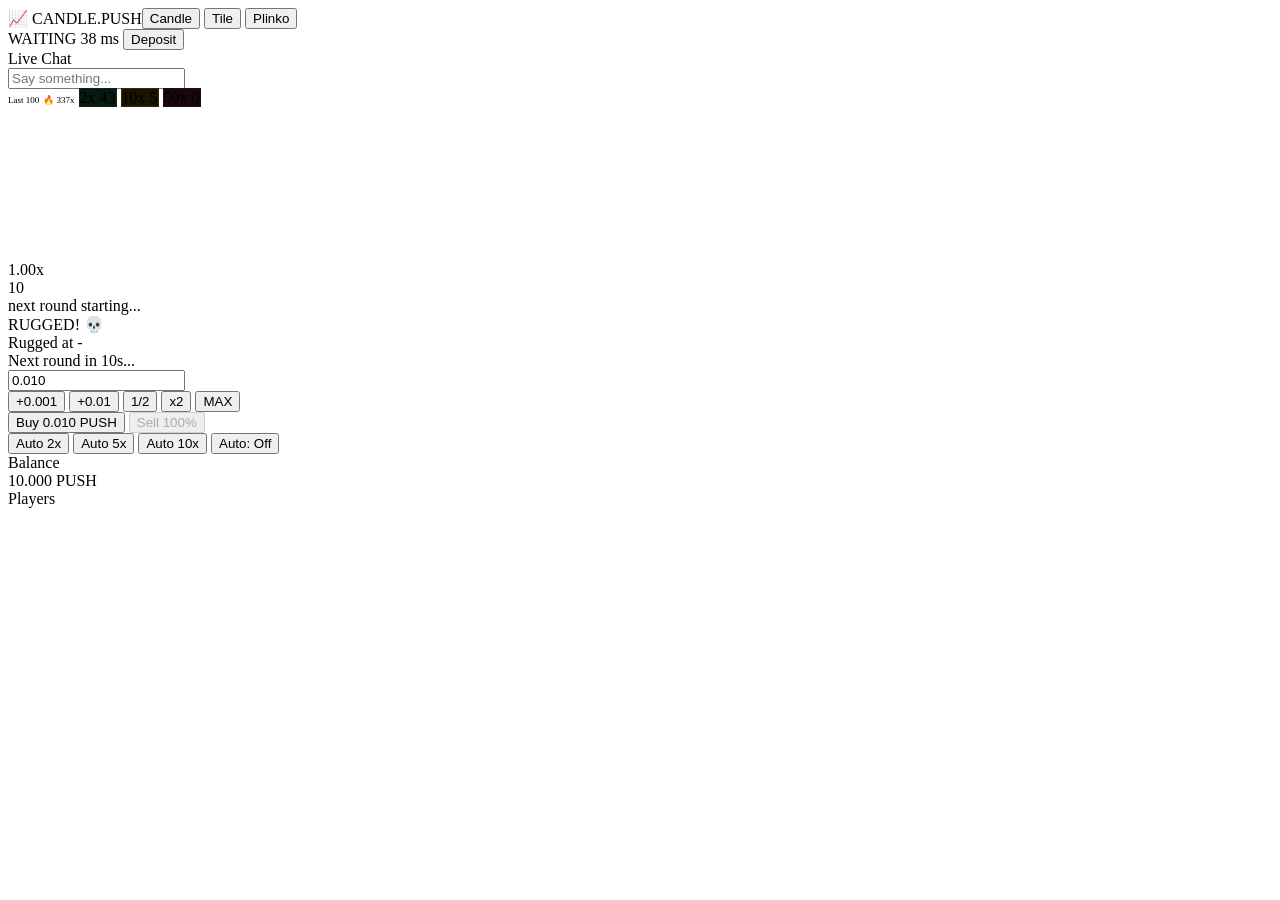
==== index.html @ 2fdb383d "Refactor index.html for improved structure and styling Updated HTML structure and added external CSS" ====
<!DOCTYPE html>
<html lang="en">
<head>
  <meta charset="UTF-8"/>
  <meta name="viewport" content="width=device-width, initial-scale=1.0"/>
  <title>CANDLE.PUSH — Testnet</title>
  <link href="https://fonts.googleapis.com/css2?family=Fredoka:wght@400;500;600;700&family=Space+Mono:wght@400;700&display=swap" rel="stylesheet"/>
  <link rel="stylesheet" href="css/style.css"/>
</head>
<body>
<div id="app">

  <!-- ── Topbar ── -->
  <div class="topbar">
    <div style="display:flex;align-items:center;min-width:0">
      <div class="logo">📈 CANDLE.PUSH</div>
      <div class="tabs">
        <button class="tab active">Candle</button>
        <button class="tab">Tile</button>
        <button class="tab">Plinko</button>
      </div>
    </div>
    <div class="topbar-right">
      <span id="phPill" class="phase-pill wait">WAITING</span>
      <span class="ms-badge" id="msLabel">38 ms</span>
      <button class="deposit-btn">Deposit</button>
    </div>
  </div>

  <!-- ── Main ── -->
  <div class="main">

    <!-- Chat sidebar -->
    <div class="sidebar-left">
      <div class="panel-title">Live Chat</div>
      <div class="chat-body" id="chatBody"></div>
      <div class="chat-input-wrap">
        <input class="chat-input" placeholder="Say something..." id="chatInput"/>
      </div>
    </div>

    <!-- Chart area -->
    <div class="chart-area">
      <div class="chart-topbar">
        <span style="font-size:9px;color:var(--muted);font-family:var(--mono)">Last 100</span>
        <span style="font-family:var(--mono);font-size:9px;color:var(--yellow)">🔥 337x</span>
        <span class="cpill" style="background:#071a0f;color:var(--green);border:1px solid #0a2918">2x <span id="c2">43</span></span>
        <span class="cpill" style="background:#1a1500;color:var(--yellow);border:1px solid #3a2800">10x <span id="c10">5</span></span>
        <span class="cpill" style="background:#1a070a;color:var(--red);border:1px solid #2a0a10">50x <span id="c50">0</span></span>
        <div class="hpills" id="hpills"></div>
      </div>

      <div class="chart-wrap" id="chartWrap">
        <canvas id="gc"></canvas>
        <div class="mult-overlay s" id="multDisp">1.00x</div>

        <!-- Countdown overlay -->
        <div class="countdown-overlay" id="cdOverlay">
          <div class="countdown-num" id="cdNum">10</div>
          <div class="countdown-lbl">next round starting...</div>
        </div>

        <!-- Rugged overlay -->
        <div class="crash-overlay" id="crashOverlay">
          <div class="crash-title">RUGGED! 💀</div>
          <div class="crash-sub">Rugged at <span id="crashAt">-</span></div>
          <div class="crash-cd" id="crashCd">Next round in 10s...</div>
        </div>
      </div>

      <!-- Bet panel -->
      <div class="bet-panel">
        <div class="bet-row">
          <div class="bet-wrap">
            <input class="bet-inp" type="number" id="betAmt" value="0.010" step="0.001" min="0.001"/>
            <div class="bq-wrap">
              <button class="bq" onclick="adj(0.001)">+0.001</button>
              <button class="bq" onclick="adj(0.01)">+0.01</button>
              <button class="bq" onclick="halfB()">1/2</button>
              <button class="bq" onclick="dblB()">x2</button>
              <button class="bq" onclick="maxB()">MAX</button>
            </div>
          </div>
        </div>
        <div class="act-row">
          <button class="btn-b" id="buyBtn"  onclick="placeBet()">Buy 0.010 PUSH</button>
          <button class="btn-s" id="sellBtn" onclick="cashOut()" disabled>Sell 100%</button>
        </div>
        <div class="auto-row">
          <button class="ab" onclick="setAuto(2)">Auto 2x</button>
          <button class="ab" onclick="setAuto(5)">Auto 5x</button>
          <button class="ab" onclick="setAuto(10)">Auto 10x</button>
          <button class="ab" id="autoDisp" onclick="clearAuto()">Auto: Off</button>
        </div>
      </div>
    </div>

    <!-- Players sidebar -->
    <div class="sidebar-right">
      <div class="bal-bar">
        <div class="bal-lbl">Balance</div>
        <div class="bal-val" id="balDisp">10.000 PUSH</div>
      </div>
      <div class="panel-title">Players</div>
      <div class="lb-body" id="lbBody"></div>
    </div>

  </div>
</div>

<!-- JS — order matters! -->
<script src="js/config.js"></script>
<script src="js/priceEngine.js"></script>
<script src="js/chart.js"></script>
<script src="js/game.js"></script>
<script src="js/ui.js"></script>
<script>
  // Boot
  initUI();
  initCanvas(); // triggers startRound() internally via rAF
</script>
</body>
</html>
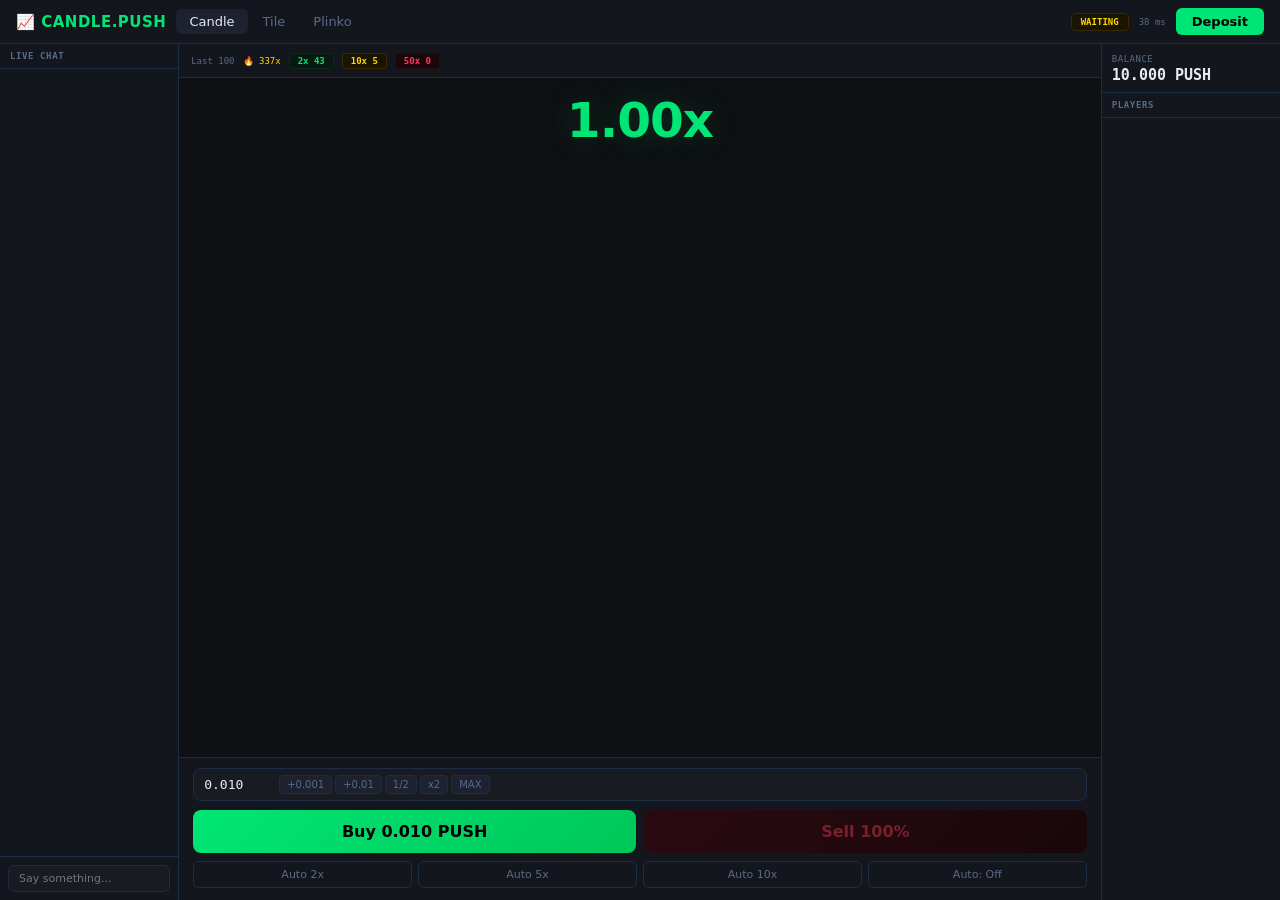
==== commit 51d7d5b0: "Refactor JS includes to use app.js bundle Replaced multiple script tags with a single app.js bundle " ====
--- a/index.html
+++ b/index.html
@@ -108,16 +108,11 @@
   </div>
 </div>
 
-<!-- JS — order matters! -->
-<script src="js/config.js"></script>
-<script src="js/priceEngine.js"></script>
-<script src="js/chart.js"></script>
-<script src="js/game.js"></script>
-<script src="js/ui.js"></script>
+<!-- JS — single bundle, no cross-file dependency issues -->
+<script src="js/app.js"></script>
 <script>
-  // Boot
   initUI();
-  initCanvas(); // triggers startRound() internally via rAF
+  initCanvas();
 </script>
 </body>
 </html>
--- a/css/style.css
+++ b/css/style.css
@@ -0,0 +1,410 @@
+/* ============================================
+   CANDLE.PUSH — Main Stylesheet
+   ============================================ */
+
+* { box-sizing: border-box; margin: 0; padding: 0; }
+html, body { width: 100%; height: 100%; background: #080a0d; overflow: hidden; }
+
+/* ── CSS Variables ── */
+:root {
+  --green:  #00e676;
+  --red:    #ff3d57;
+  --yellow: #ffd600;
+  --bg:     #0e1013;
+  --bg2:    #13161c;
+  --bg3:    #181b21;
+  --bg4:    #1d2130;
+  --text:   #e8eaf0;
+  --muted:  #5a6a8a;
+  --border: #1e2d47;
+  --font:   'Fredoka', system-ui, sans-serif;
+  --mono:   'Space Mono', monospace;
+}
+
+/* ── App Shell ── */
+#app {
+  background: var(--bg);
+  color: var(--text);
+  font-family: var(--font);
+  display: flex;
+  flex-direction: column;
+  width: 100vw;
+  height: 100vh;
+  overflow: hidden;
+}
+
+/* ── Topbar ── */
+.topbar {
+  background: var(--bg2);
+  border-bottom: 1px solid var(--border);
+  padding: 0 16px;
+  height: 44px;
+  display: flex;
+  align-items: center;
+  justify-content: space-between;
+  flex-shrink: 0;
+  gap: 10px;
+}
+.logo {
+  font-size: 15px;
+  color: var(--green);
+  font-weight: 700;
+  letter-spacing: .5px;
+  display: flex;
+  align-items: center;
+  gap: 6px;
+  white-space: nowrap;
+}
+.tabs { display: flex; gap: 2px; margin-left: 10px; }
+.tab {
+  padding: 5px 13px;
+  border-radius: 6px;
+  font-size: 13px;
+  font-weight: 500;
+  cursor: pointer;
+  color: var(--muted);
+  border: none;
+  background: transparent;
+  font-family: var(--font);
+  white-space: nowrap;
+  transition: all .15s;
+}
+.tab:hover { color: var(--text); }
+.tab.active { background: var(--bg4); color: var(--text); }
+
+.topbar-right { display: flex; align-items: center; gap: 10px; flex-shrink: 0; }
+
+.phase-pill {
+  font-size: 9px;
+  padding: 3px 9px;
+  border-radius: 4px;
+  font-family: var(--mono);
+  font-weight: 700;
+  white-space: nowrap;
+}
+.phase-pill.live   { background: #071a0f; color: var(--green);  border: 1px solid #0a2918; }
+.phase-pill.wait   { background: #1a1500; color: var(--yellow); border: 1px solid #3a2800; }
+.phase-pill.crash  { background: #1a070a; color: var(--red);    border: 1px solid #2a0a10; }
+
+.ms-badge { font-size: 9px; color: var(--muted); font-family: var(--mono); }
+
+.deposit-btn {
+  padding: 6px 16px;
+  background: var(--green);
+  color: #000;
+  border: none;
+  border-radius: 6px;
+  font-size: 13px;
+  font-weight: 700;
+  cursor: pointer;
+  font-family: var(--font);
+}
+
+/* ── Main Layout ── */
+.main { display: flex; flex: 1; min-height: 0; overflow: hidden; }
+
+/* ── Sidebars ── */
+.sidebar-left, .sidebar-right {
+  background: var(--bg2);
+  display: flex;
+  flex-direction: column;
+  flex-shrink: 0;
+  min-width: 0;
+  width: clamp(140px, 14vw, 195px);
+}
+.sidebar-left  { border-right: 1px solid var(--border); }
+.sidebar-right { border-left:  1px solid var(--border); }
+
+.panel-title {
+  padding: 7px 10px;
+  font-size: 9px;
+  color: var(--muted);
+  font-weight: 600;
+  letter-spacing: .6px;
+  border-bottom: 1px solid var(--border);
+  text-transform: uppercase;
+  flex-shrink: 0;
+  font-family: var(--mono);
+}
+
+/* Chat */
+.chat-body {
+  flex: 1;
+  overflow-y: auto;
+  padding: 6px;
+  display: flex;
+  flex-direction: column;
+  gap: 2px;
+  min-height: 0;
+}
+.chat-body::-webkit-scrollbar { width: 3px; }
+.chat-body::-webkit-scrollbar-thumb { background: var(--border); border-radius: 2px; }
+
+.chat-msg {
+  font-size: clamp(10px, 1.1vw, 12px);
+  line-height: 1.5;
+  word-break: break-word;
+}
+.chat-user { font-weight: 600; margin-right: 3px; }
+.ct   { color: var(--muted); }
+.ct.w { color: #7dffb3; }
+
+.chat-input-wrap { padding: 8px; border-top: 1px solid var(--border); flex-shrink: 0; }
+.chat-input {
+  width: 100%;
+  background: var(--bg3);
+  border: 1px solid var(--border);
+  border-radius: 6px;
+  padding: 6px 10px;
+  font-size: 11px;
+  color: var(--text);
+  font-family: var(--font);
+  outline: none;
+  transition: border-color .15s;
+}
+.chat-input:focus { border-color: var(--muted); }
+
+/* ── Chart Area ── */
+.chart-area {
+  display: flex;
+  flex-direction: column;
+  flex: 1;
+  min-width: 0;
+  overflow: hidden;
+}
+.chart-topbar {
+  padding: 0 12px;
+  height: 34px;
+  display: flex;
+  align-items: center;
+  gap: 8px;
+  border-bottom: 1px solid var(--border);
+  background: var(--bg2);
+  flex-shrink: 0;
+  overflow: hidden;
+}
+.cpill {
+  font-size: 9px;
+  font-family: var(--mono);
+  padding: 2px 8px;
+  border-radius: 3px;
+  font-weight: 700;
+  white-space: nowrap;
+}
+.hpills { display: flex; gap: 3px; margin-left: auto; overflow: hidden; }
+.hp {
+  font-size: 9px;
+  font-family: var(--mono);
+  padding: 2px 7px;
+  border-radius: 3px;
+  font-weight: 700;
+  white-space: nowrap;
+}
+.hp.g { background: #071a0f; color: var(--green); border: 1px solid #0a2918; }
+.hp.r { background: #1a070a; color: var(--red);   border: 1px solid #2a0a10; }
+
+/* Canvas wrap */
+.chart-wrap {
+  flex: 1;
+  position: relative;
+  overflow: hidden;
+  min-height: 0;
+  min-width: 0;
+}
+#gc { display: block; position: absolute; top: 0; left: 0; }
+
+/* Multiplier overlay */
+.mult-overlay {
+  position: absolute;
+  top: 14px;
+  left: 50%;
+  transform: translateX(-50%);
+  font-family: var(--font);
+  font-size: clamp(34px, 3.8vw, 54px);
+  font-weight: 700;
+  pointer-events: none;
+  white-space: nowrap;
+  letter-spacing: -1px;
+  transition: color .2s;
+}
+.mult-overlay.s { color: var(--green);  text-shadow: 0 0 32px rgba(0,230,118,.2); }
+.mult-overlay.d { color: var(--yellow); text-shadow: 0 0 32px rgba(255,214,0,.2); }
+.mult-overlay.c { color: var(--red);    text-shadow: 0 0 40px rgba(255,61,87,.38); }
+
+/* Countdown overlay */
+.countdown-overlay {
+  position: absolute; inset: 0;
+  display: flex; align-items: center; justify-content: center; flex-direction: column;
+  gap: 8px;
+  background: rgba(14,16,19,.8);
+  opacity: 0; pointer-events: none;
+  transition: opacity .3s;
+}
+.countdown-overlay.show { opacity: 1; }
+.countdown-num { font-family: var(--font); font-size: clamp(48px,6vw,72px); font-weight: 700; color: var(--yellow); }
+.countdown-lbl { font-size: 13px; color: var(--muted); }
+
+/* Rugged overlay */
+.crash-overlay {
+  position: absolute; inset: 0;
+  display: flex; align-items: center; justify-content: center; flex-direction: column;
+  gap: 10px;
+  background: rgba(14,16,19,.92);
+  opacity: 0; pointer-events: none;
+  transition: opacity .3s;
+}
+.crash-overlay.show { opacity: 1; }
+.crash-title {
+  font-family: var(--font);
+  font-size: clamp(24px, 3vw, 36px);
+  color: var(--red);
+  font-weight: 700;
+  letter-spacing: 1px;
+  animation: flicker 1s infinite;
+}
+@keyframes flicker { 0%,100%{ opacity:1 } 50%{ opacity:.35 } }
+.crash-sub { font-size: 14px; color: var(--muted); }
+.crash-cd  { font-size: 12px; color: var(--muted); margin-top: 2px; }
+
+/* ── Bet Panel ── */
+.bet-panel {
+  padding: 10px 14px 12px;
+  background: var(--bg2);
+  border-top: 1px solid var(--border);
+  flex-shrink: 0;
+}
+.bet-row { display: flex; align-items: center; gap: 8px; margin-bottom: 9px; }
+.bet-wrap {
+  display: flex;
+  align-items: center;
+  background: var(--bg3);
+  border: 1px solid var(--border);
+  border-radius: 8px;
+  flex: 1;
+  overflow: hidden;
+}
+.bet-inp {
+  background: transparent;
+  border: none;
+  padding: 8px 10px;
+  color: var(--text);
+  font-size: 13px;
+  font-family: var(--mono);
+  outline: none;
+  width: 85px;
+}
+.bq-wrap { display: flex; gap: 3px; padding-right: 6px; }
+.bq {
+  font-size: 10px;
+  padding: 3px 7px;
+  background: var(--bg4);
+  border: 1px solid var(--border);
+  border-radius: 4px;
+  color: var(--muted);
+  cursor: pointer;
+  font-family: var(--font);
+  transition: all .12s;
+}
+.bq:hover { color: var(--text); border-color: var(--muted); background: var(--bg3); }
+
+.act-row { display: flex; gap: 8px; }
+
+/* Shine animation */
+@keyframes shine {
+  0%   { left: -40%; opacity: 0; }
+  50%  { opacity: .55; }
+  100% { left: 120%; opacity: 0; }
+}
+
+/* Buy button */
+.btn-b {
+  position: relative; overflow: hidden;
+  flex: 1; padding: 12px;
+  background: linear-gradient(135deg, #00e676, #00c758);
+  color: #000; border: none; border-radius: 8px;
+  font-weight: 700; font-size: clamp(13px,1.4vw,16px);
+  cursor: pointer; font-family: var(--font);
+  transition: filter .12s, transform .1s;
+}
+.btn-b:hover:not(:disabled) { filter: brightness(1.1); }
+.btn-b:active:not(:disabled) { transform: scale(.98); }
+.btn-b:disabled { background: linear-gradient(135deg,#0f3d20,#0a2918); color: #1a5530; cursor: not-allowed; }
+.btn-b::after {
+  content: ''; position: absolute;
+  top: -50%; left: -40%; width: 35%; height: 200%;
+  background: linear-gradient(to right, transparent, rgba(255,255,255,.4), transparent);
+  pointer-events: none;
+  animation: shine 3s ease-in-out infinite;
+}
+.btn-b:disabled::after { display: none; }
+
+/* Sell button */
+.btn-s {
+  position: relative; overflow: hidden;
+  flex: 1; padding: 12px;
+  background: linear-gradient(135deg, #ff3d57, #e0001a);
+  color: #fff; border: none; border-radius: 8px;
+  font-weight: 700; font-size: clamp(13px,1.4vw,16px);
+  cursor: pointer; font-family: var(--font);
+  transition: filter .12s, transform .1s;
+}
+.btn-s:hover:not(:disabled) { filter: brightness(1.1); }
+.btn-s:active:not(:disabled) { transform: scale(.98); }
+.btn-s:disabled { background: linear-gradient(135deg,#2a0a10,#1a070a); color: #7a1f2d; cursor: not-allowed; }
+.btn-s::after {
+  content: ''; position: absolute;
+  top: -50%; left: -40%; width: 35%; height: 200%;
+  background: linear-gradient(to right, transparent, rgba(255,255,255,.28), transparent);
+  pointer-events: none;
+  animation: shine 3s ease-in-out 1.5s infinite;
+}
+.btn-s:disabled::after { display: none; }
+
+/* Auto row */
+.auto-row { display: flex; gap: 6px; margin-top: 8px; }
+.ab {
+  flex: 1; padding: 6px;
+  background: transparent;
+  border: 1px solid var(--border);
+  border-radius: 6px;
+  color: var(--muted);
+  font-size: 11px;
+  cursor: pointer;
+  font-family: var(--font);
+  transition: all .15s;
+  text-align: center;
+}
+.ab:hover { border-color: var(--muted); color: var(--text); background: var(--bg3); }
+
+/* ── Right Sidebar ── */
+.bal-bar { padding: 10px 10px 8px; border-bottom: 1px solid var(--border); flex-shrink: 0; }
+.bal-lbl {
+  font-size: 9px; color: var(--muted); margin-bottom: 2px;
+  text-transform: uppercase; letter-spacing: .5px; font-family: var(--mono);
+}
+.bal-val { font-family: var(--mono); font-size: clamp(12px,1.3vw,15px); font-weight: 700; color: var(--text); }
+
+.lb-body { overflow-y: auto; flex: 1; min-height: 0; }
+.lb-body::-webkit-scrollbar { width: 3px; }
+.lb-body::-webkit-scrollbar-thumb { background: var(--border); border-radius: 2px; }
+
+.lb-row {
+  display: flex; align-items: center; justify-content: space-between;
+  padding: 7px 9px;
+  border-bottom: 1px solid var(--border);
+  transition: background .1s;
+}
+.lb-row:hover { background: var(--bg3); }
+.lb-user { display: flex; align-items: center; gap: 5px; flex: 1; min-width: 0; }
+.av {
+  width: 20px; height: 20px; border-radius: 50%;
+  display: flex; align-items: center; justify-content: center;
+  font-size: 8px; font-weight: 700; flex-shrink: 0;
+}
+.lb-name { color: var(--text); font-weight: 500; font-size: 11px; overflow: hidden; text-overflow: ellipsis; white-space: nowrap; }
+.lb-bet  { color: var(--muted); font-family: var(--mono); font-size: 9px; }
+
+.lp { font-family: var(--mono); font-weight: 700; font-size: 10.5px; flex-shrink: 0; margin-left: 3px; }
+.lp.p { color: var(--green); }
+.lp.n { color: var(--red); }
+.lp.w { color: var(--yellow); }
